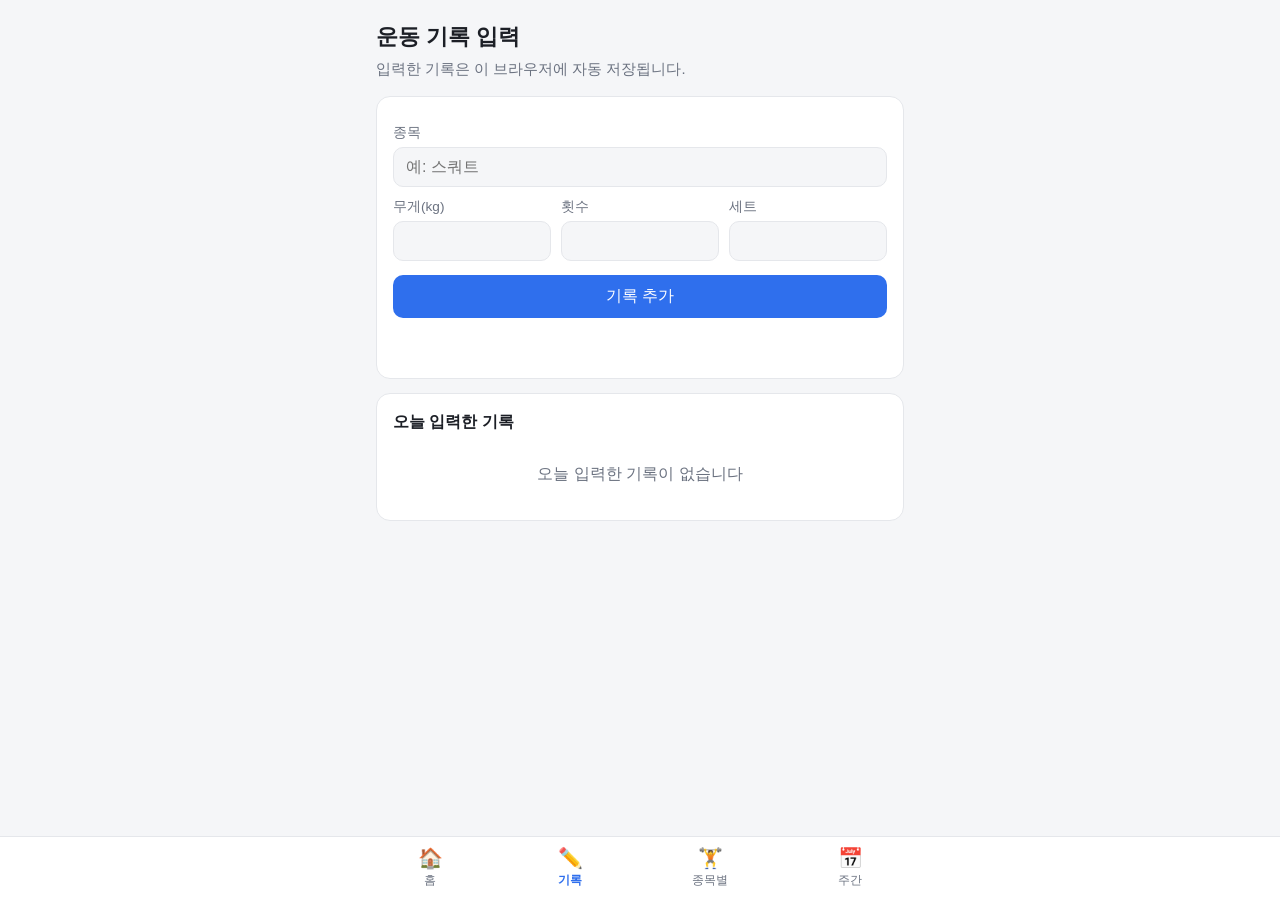
==== docs/add.html @ f3f5a4fd "기록 입력 페이지 추가" ====
<!doctype html>
<html lang="ko">
<head>
  <meta charset="utf-8">
  <meta name="viewport" content="width=device-width, initial-scale=1">
  <title>헬스 루틴 기록 - 기록 입력</title>
  <link rel="stylesheet" href="style.css">
</head>
<body>
<main>
  <h1>운동 기록 입력</h1>
  <p class="sub">입력한 기록은 이 브라우저에 자동 저장됩니다.</p>

  <form class="card" id="form" autocomplete="off">
    <label for="exercise">종목</label>
    <input id="exercise" list="names" placeholder="예: 스쿼트" required>
    <datalist id="names"></datalist>

    <div class="row">
      <div>
        <label for="weight">무게(kg)</label>
        <input id="weight" type="number" inputmode="decimal" min="0" step="0.5" required>
      </div>
      <div>
        <label for="reps">횟수</label>
        <input id="reps" type="number" inputmode="numeric" min="1" step="1" required>
      </div>
      <div>
        <label for="sets">세트</label>
        <input id="sets" type="number" inputmode="numeric" min="1" step="1" required>
      </div>
    </div>

    <button class="btn block" type="submit">기록 추가</button>
    <p class="msg" id="msg"></p>
  </form>

  <div class="card">
    <h2>오늘 입력한 기록</h2>
    <div id="todayList"></div>
  </div>
</main>
<nav id="nav"></nav>

<script src="storage.js"></script>
<script src="nav.js"></script>
<script>
  // 기록 입력·저장 담당
  renderNav("add");

  const form = document.getElementById("form");
  const msg = document.getElementById("msg");

  function showMsg(text, ok) {
    msg.textContent = text;
    msg.className = "msg " + (ok ? "ok" : "err");
  }

  function renderNames() {
    const list = document.getElementById("names");
    list.replaceChildren();
    [...new Set(loadRecords().map((r) => r.exercise))].forEach((n) => {
      const opt = document.createElement("option");
      opt.value = n;
      list.appendChild(opt);
    });
  }

  function renderToday() {
    const box = document.getElementById("todayList");
    box.replaceChildren();
    const today = dateString();
    const recs = loadRecords().filter((r) => r.date === today);
    if (!recs.length) {
      box.appendChild(el("div", "오늘 입력한 기록이 없습니다", "empty"));
      return;
    }
    const table = el("table");
    const head = el("tr");
    ["종목", "무게", "횟수×세트"].forEach((t, i) => head.appendChild(el("th", t, i >= 1 ? "num" : "")));
    table.appendChild(head);
    recs.forEach((r) => {
      const tr = el("tr");
      tr.appendChild(el("td", r.exercise));
      tr.appendChild(el("td", fmtNum(r.weight) + "kg", "num"));
      tr.appendChild(el("td", r.reps + "×" + r.sets, "num"));
      table.appendChild(tr);
    });
    box.appendChild(table);
  }

  form.addEventListener("submit", (e) => {
    e.preventDefault();
    const exercise = document.getElementById("exercise").value.trim();
    const weight = parseFloat(document.getElementById("weight").value);
    const reps = parseInt(document.getElementById("reps").value, 10);
    const sets = parseInt(document.getElementById("sets").value, 10);

    if (!exercise) return showMsg("종목을 입력해 주세요", false);
    if (!(weight >= 0)) return showMsg("무게는 0 이상의 숫자로 입력해 주세요", false);
    if (!(reps >= 1) || !(sets >= 1)) return showMsg("횟수와 세트는 1 이상으로 입력해 주세요", false);

    const ok = addRecord({ date: dateString(), exercise, weight, reps, sets });
    if (!ok) return showMsg("저장에 실패했습니다. 브라우저 저장소를 확인해 주세요", false);

    showMsg("기록 완료", true);
    document.getElementById("weight").value = "";
    document.getElementById("reps").value = "";
    document.getElementById("sets").value = "";
    document.getElementById("exercise").focus();
    renderNames();
    renderToday();
  });

  renderNames();
  renderToday();
</script>
</body>
</html>
---- docs/style.css ----
/* 공통 스타일: 수정할 때는 팀원과 먼저 이슈로 상의한다. */
:root {
  --bg: #f5f6f8;
  --card: #ffffff;
  --text: #1c1f26;
  --muted: #6b7280;
  --line: #e5e7eb;
  --accent: #2f6fed;
  --accent-weak: #e8f0fe;
  --good: #0f7b45;
  --warn: #c5221f;
}

@media (prefers-color-scheme: dark) {
  :root {
    --bg: #14161a;
    --card: #1e2127;
    --text: #e8eaed;
    --muted: #9aa0a6;
    --line: #2d3139;
    --accent: #6ea0ff;
    --accent-weak: #25324d;
    --good: #4cc38a;
    --warn: #f28b82;
  }
}

* { box-sizing: border-box; }

body {
  margin: 0;
  background: var(--bg);
  color: var(--text);
  font-family: -apple-system, "Segoe UI", "Malgun Gothic", "Apple SD Gothic Neo", sans-serif;
  line-height: 1.5;
}

main {
  max-width: 560px;
  margin: 0 auto;
  padding: 20px 16px 100px;
}

h1 { font-size: 1.4rem; margin: 0 0 4px; }
.sub { color: var(--muted); margin: 0 0 16px; font-size: 0.92rem; }

.card {
  background: var(--card);
  border: 1px solid var(--line);
  border-radius: 14px;
  padding: 16px;
  margin-bottom: 14px;
}
.card h2 { font-size: 1rem; margin: 0 0 10px; }

.stats { display: grid; grid-template-columns: repeat(3, 1fr); gap: 10px; margin-bottom: 14px; }
.stat {
  background: var(--card);
  border: 1px solid var(--line);
  border-radius: 14px;
  padding: 12px 6px;
  text-align: center;
}
.stat b { display: block; font-size: 1.3rem; }
.stat span { color: var(--muted); font-size: 0.8rem; }

label { display: block; font-size: 0.85rem; color: var(--muted); margin: 10px 0 4px; }
input, select {
  width: 100%;
  padding: 10px 12px;
  font-size: 1rem;
  border: 1px solid var(--line);
  border-radius: 10px;
  background: var(--bg);
  color: var(--text);
}
input:focus, select:focus { outline: 2px solid var(--accent); outline-offset: 1px; }
.row { display: grid; grid-template-columns: repeat(3, 1fr); gap: 10px; }

.btn {
  display: inline-block;
  padding: 11px 16px;
  border: 0;
  border-radius: 10px;
  background: var(--accent);
  color: #fff;
  font-size: 1rem;
  cursor: pointer;
}
.btn.block { width: 100%; margin-top: 14px; }
.btn.ghost { background: transparent; color: var(--accent); border: 1px solid var(--line); }
.btn.small { padding: 7px 12px; font-size: 0.85rem; }

.msg { margin-top: 10px; font-size: 0.9rem; min-height: 1.3em; }
.msg.ok { color: var(--good); }
.msg.err { color: var(--warn); }

table { width: 100%; border-collapse: collapse; font-size: 0.92rem; }
th, td { text-align: left; padding: 8px 6px; border-bottom: 1px solid var(--line); }
th { color: var(--muted); font-weight: 600; font-size: 0.8rem; }
th.num, td.num { text-align: right; }
tr.best td { background: var(--accent-weak); font-weight: 600; }
.empty { color: var(--muted); text-align: center; padding: 18px 0; }

.best-card { text-align: center; }
.best-card .big { font-size: 2rem; font-weight: 700; color: var(--accent); }
.best-card .date { color: var(--muted); font-size: 0.9rem; }

.weeknav { display: flex; align-items: center; justify-content: space-between; margin-bottom: 12px; gap: 8px; }
.weeknav strong { font-size: 0.85rem; text-align: center; white-space: nowrap; }
.weeknav .btn { white-space: nowrap; padding: 7px 10px; }

.bars { display: grid; grid-template-columns: repeat(7, 1fr); gap: 6px; height: 120px; }
.bar-col { display: flex; flex-direction: column; justify-content: flex-end; text-align: center; font-size: 0.75rem; color: var(--muted); }
.bar { background: var(--accent); border-radius: 6px 6px 0 0; min-height: 2px; margin: 2px 4px 4px; }

.tools { display: flex; gap: 8px; flex-wrap: wrap; }

/* 공통 다듬기 */
.stat b { color: var(--accent); }
.btn:hover { filter: brightness(1.08); }
.btn:focus-visible, .tabbar a:focus-visible { outline: 2px solid var(--accent); outline-offset: 2px; }
.btn[disabled] { opacity: 0.45; cursor: not-allowed; }
tbody tr:hover td { background: var(--accent-weak); }
tr.best td { font-weight: 700; }

.tabbar {
  position: fixed;
  left: 0; right: 0; bottom: 0;
  background: var(--card);
  border-top: 1px solid var(--line);
  padding-bottom: env(safe-area-inset-bottom);
}
.tabbar-inner { display: flex; max-width: 560px; margin: 0 auto; }
.tabbar a {
  flex: 1;
  text-align: center;
  padding: 8px 0 10px;
  text-decoration: none;
  color: var(--muted);
  font-size: 0.78rem;
}
.tabbar a span { display: block; font-size: 1.25rem; line-height: 1.3; }
.tabbar a.active { color: var(--accent); font-weight: 700; }

/* ====================================================================
   기능별 구역: 담당자는 자기 구역 안에서만 스타일을 추가한다.
   구역 표시 줄은 지우지 않는다. 다른 구역은 수정하지 않는다.
   ==================================================================== */

/* --- 무게 추이 그래프 (건우) --- */
/* (구현 예정) */

/* --- 주간 목표 (선후) --- */
/* (구현 예정) */

/* --- 예상 1RM (건우) --- */
/* (구현 예정) */

/* --- 달력과 연속 운동일 (선후) --- */
/* (구현 예정) */

/* --- 기록 백업 (윤성) --- */
/* (구현 예정) */

/* --- 빠른 입력 (윤성) --- */
/* (구현 예정) */

/* --- 신기록 알림 (윤성) --- */
/* (구현 예정) */

/* --- 홈 구성 개선 (건우) --- */
/* (구현 예정) */

/* --- 지난주 대비 (선후) --- */
/* (구현 예정) */
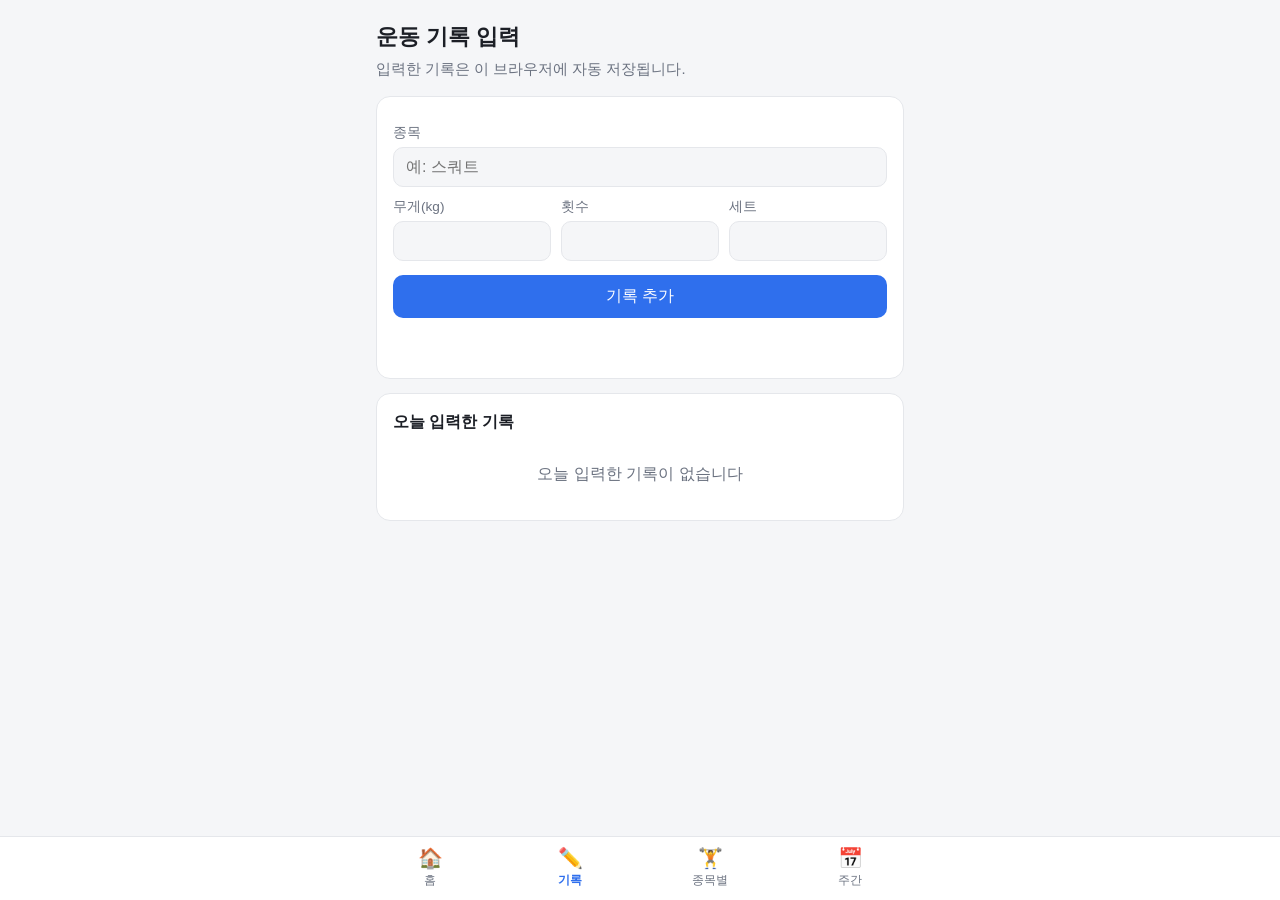
==== commit 258e4571: "기록 입력 페이지에 삭제 버튼 추가" ====
--- a/docs/add.html
+++ b/docs/add.html
@@ -70,20 +70,37 @@
     const box = document.getElementById("todayList");
     box.replaceChildren();
     const today = dateString();
-    const recs = loadRecords().filter((r) => r.date === today);
+    const recs = loadRecords()
+      .map((r, index) => ({ r, index }))
+      .filter((x) => x.r.date === today);
     if (!recs.length) {
       box.appendChild(el("div", "오늘 입력한 기록이 없습니다", "empty"));
       return;
     }
     const table = el("table");
     const head = el("tr");
-    ["종목", "무게", "횟수×세트"].forEach((t, i) => head.appendChild(el("th", t, i >= 1 ? "num" : "")));
+    ["종목", "무게", "횟수×세트", ""].forEach((t, i) => head.appendChild(el("th", t, i >= 1 ? "num" : "")));
     table.appendChild(head);
-    recs.forEach((r) => {
+    recs.forEach(({ r, index }) => {
       const tr = el("tr");
       tr.appendChild(el("td", r.exercise));
       tr.appendChild(el("td", fmtNum(r.weight) + "kg", "num"));
       tr.appendChild(el("td", r.reps + "×" + r.sets, "num"));
+
+      // 잘못 입력한 기록 삭제
+      const del = el("button", "삭제", "btn ghost small");
+      del.type = "button";
+      del.setAttribute("aria-label", r.exercise + " 기록 삭제");
+      del.addEventListener("click", () => {
+        if (!removeRecordAt(index)) return showMsg("삭제에 실패했습니다", false);
+        showMsg("기록을 삭제했습니다", true);
+        renderNames();
+        renderToday();
+      });
+      const cell = el("td", undefined, "num");
+      cell.appendChild(del);
+      tr.appendChild(cell);
+
       table.appendChild(tr);
     });
     box.appendChild(table);
--- a/docs/style.css
+++ b/docs/style.css
@@ -149,7 +149,11 @@
    ==================================================================== */
 
 /* --- 무게 추이 그래프 (건우) --- */
-/* (구현 예정) */
+.chart { width: 100%; height: auto; display: block; }
+.chart .grid { stroke: var(--line); stroke-width: 1; }
+.chart .tick { fill: var(--muted); font-size: 10px; }
+.chart .line { fill: none; stroke: var(--accent); stroke-width: 2.5; stroke-linejoin: round; }
+.chart .dot { fill: var(--accent); }
 
 /* --- 주간 목표 (선후) --- */
 /* (구현 예정) */
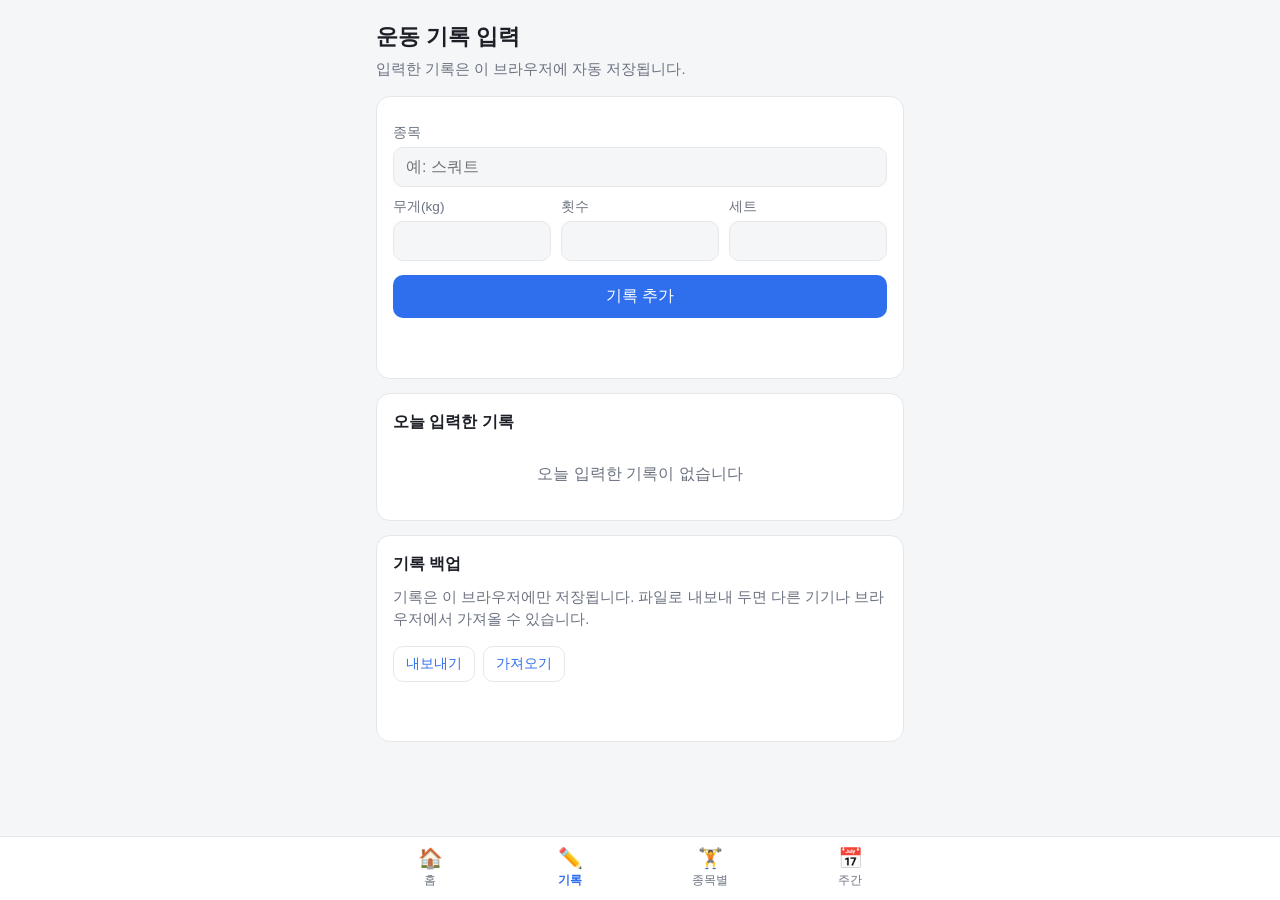
==== commit 79dcc3e9: "기록 입력 페이지에 백업 카드 추가" ====
--- a/docs/add.html
+++ b/docs/add.html
@@ -38,6 +38,17 @@
   <div class="card">
     <h2>오늘 입력한 기록</h2>
     <div id="todayList"></div>
+  </div>
+
+  <div class="card backup">
+    <h2>기록 백업</h2>
+    <p class="sub">기록은 이 브라우저에만 저장됩니다. 파일로 내보내 두면 다른 기기나 브라우저에서 가져올 수 있습니다.</p>
+    <div class="tools">
+      <button class="btn ghost small" id="exportBtn" type="button">내보내기</button>
+      <label class="btn ghost small" for="importFile" style="margin:0">가져오기</label>
+      <input id="importFile" type="file" accept="application/json,.json">
+    </div>
+    <p class="msg" id="backupMsg"></p>
   </div>
 </main>
 <nav id="nav"></nav>
@@ -129,6 +140,47 @@
     renderToday();
   });
 
+  // 기록 백업: JSON 파일로 내보내고 가져오기
+  function showBackupMsg(text, ok) {
+    const m = document.getElementById("backupMsg");
+    m.textContent = text;
+    m.className = "msg " + (ok ? "ok" : "err");
+  }
+
+  document.getElementById("exportBtn").addEventListener("click", () => {
+    const records = loadRecords();
+    if (!records.length) return showBackupMsg("내보낼 기록이 없습니다", false);
+    const blob = new Blob([exportRecordsJSON()], { type: "application/json" });
+    const url = URL.createObjectURL(blob);
+    const a = document.createElement("a");
+    a.href = url;
+    a.download = "health-records-" + dateString() + ".json";
+    document.body.appendChild(a);
+    a.click();
+    a.remove();
+    URL.revokeObjectURL(url);
+    showBackupMsg(records.length + "건을 내보냈습니다", true);
+  });
+
+  document.getElementById("importFile").addEventListener("change", (e) => {
+    const file = e.target.files[0];
+    e.target.value = ""; // 같은 파일을 다시 골라도 동작하게
+    if (!file) return;
+    const reader = new FileReader();
+    reader.onload = () => {
+      const res = importRecordsJSON(String(reader.result));
+      if (!res.ok) return showBackupMsg("가져오기 실패: " + res.error, false);
+      showBackupMsg(
+        res.added + "건 추가, 중복 " + res.skipped + "건 건너뜀" + (res.invalid ? ", 형식 오류 " + res.invalid + "건 제외" : ""),
+        true
+      );
+      renderNames();
+      renderToday();
+    };
+    reader.onerror = () => showBackupMsg("파일을 읽지 못했습니다", false);
+    reader.readAsText(file);
+  });
+
   renderNames();
   renderToday();
 </script>
--- a/docs/style.css
+++ b/docs/style.css
@@ -156,7 +156,10 @@
 .chart .dot { fill: var(--accent); }
 
 /* --- 주간 목표 (선후) --- */
-/* (구현 예정) */
+.goalrow { display: flex; gap: 8px; }
+.goalrow input { flex: 1; min-width: 0; }
+.progress { height: 10px; background: var(--line); border-radius: 999px; overflow: hidden; margin: 12px 0 8px; }
+#progressBar { height: 100%; width: 0; background: var(--accent); }
 
 /* --- 예상 1RM (건우) --- */
 /* (구현 예정) */
@@ -165,7 +168,8 @@
 /* (구현 예정) */
 
 /* --- 기록 백업 (윤성) --- */
-/* (구현 예정) */
+.backup input[type="file"] { display: none; }
+.backup .tools { margin-top: 6px; }
 
 /* --- 빠른 입력 (윤성) --- */
 /* (구현 예정) */
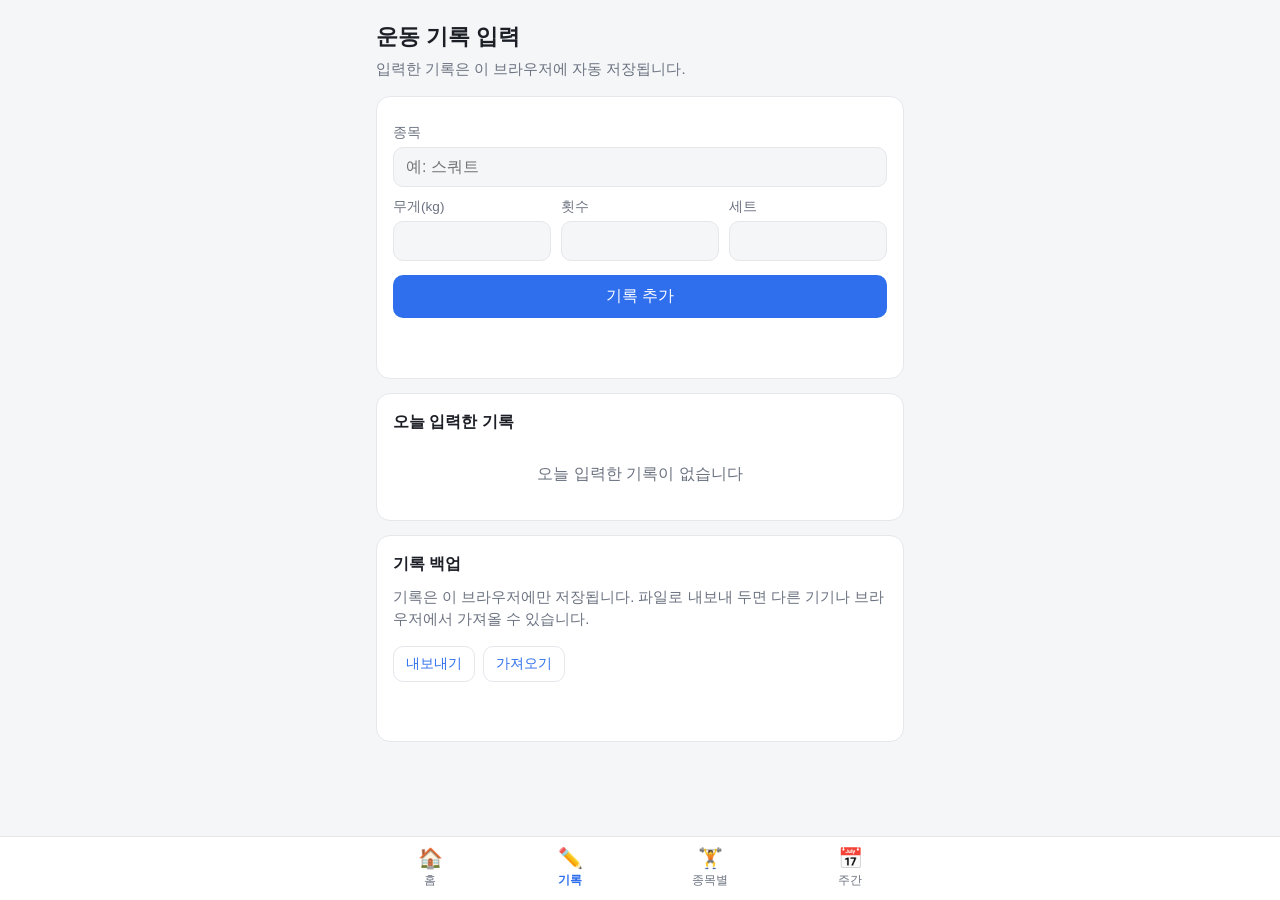
==== commit bf60f3e3: "기록 입력에 최근 종목 빠른 입력 추가" ====
--- a/docs/add.html
+++ b/docs/add.html
@@ -12,6 +12,11 @@
   <p class="sub">입력한 기록은 이 브라우저에 자동 저장됩니다.</p>
 
   <form class="card" id="form" autocomplete="off">
+    <div id="chipsBox">
+      <label>최근 종목 (누르면 지난 기록으로 채워집니다)</label>
+      <div class="chips" id="chips"></div>
+    </div>
+
     <label for="exercise">종목</label>
     <input id="exercise" list="names" placeholder="예: 스쿼트" required>
     <datalist id="names"></datalist>
@@ -74,6 +79,32 @@
       const opt = document.createElement("option");
       opt.value = n;
       list.appendChild(opt);
+    });
+    renderChips();
+  }
+
+  // 최근 종목 버튼: 누르면 그 종목의 지난 기록으로 입력칸을 채운다
+  function renderChips() {
+    const records = loadRecords();
+    const box = document.getElementById("chips");
+    box.replaceChildren();
+    const names = recentExercises(records);
+    document.getElementById("chipsBox").hidden = !names.length;
+    names.forEach((name) => {
+      const btn = el("button", name, "chip");
+      btn.type = "button";
+      btn.addEventListener("click", () => {
+        const last = lastRecordOf(loadRecords(), name);
+        if (!last) return;
+        document.getElementById("exercise").value = last.exercise;
+        document.getElementById("weight").value = last.weight;
+        document.getElementById("reps").value = last.reps;
+        document.getElementById("sets").value = last.sets;
+        const w = document.getElementById("weight");
+        w.focus();
+        w.select();
+      });
+      box.appendChild(btn);
     });
   }
 
--- a/docs/style.css
+++ b/docs/style.css
@@ -162,17 +162,27 @@
 #progressBar { height: 100%; width: 0; background: var(--accent); }
 
 /* --- 예상 1RM (건우) --- */
-/* (구현 예정) */
+.best-card .rm { margin-top: 6px; font-size: 0.9rem; color: var(--muted); }
 
 /* --- 달력과 연속 운동일 (선후) --- */
-/* (구현 예정) */
+.stats.two { grid-template-columns: repeat(2, 1fr); }
+.cal-head { display: flex; align-items: center; justify-content: space-between; gap: 8px; margin-bottom: 10px; }
+.cal-head strong { font-size: 0.95rem; }
+.cal-head .btn { white-space: nowrap; padding: 7px 10px; }
+.cal { display: grid; grid-template-columns: repeat(7, 1fr); gap: 4px; text-align: center; }
+.cal .dow { color: var(--muted); font-size: 0.75rem; padding: 2px 0; }
+.cal .day { padding: 8px 0; border-radius: 10px; font-size: 0.85rem; }
+.cal .day.done { background: var(--accent); color: #fff; font-weight: 700; }
+.cal .day.today { outline: 2px solid var(--accent); outline-offset: -2px; }
 
 /* --- 기록 백업 (윤성) --- */
 .backup input[type="file"] { display: none; }
 .backup .tools { margin-top: 6px; }
 
 /* --- 빠른 입력 (윤성) --- */
-/* (구현 예정) */
+.chips { display: flex; gap: 6px; flex-wrap: wrap; margin-bottom: 4px; }
+.chip { border: 1px solid var(--line); background: var(--bg); color: var(--text); border-radius: 999px; padding: 6px 12px; font-size: 0.88rem; cursor: pointer; }
+.chip:hover { background: var(--accent-weak); }
 
 /* --- 신기록 알림 (윤성) --- */
 /* (구현 예정) */
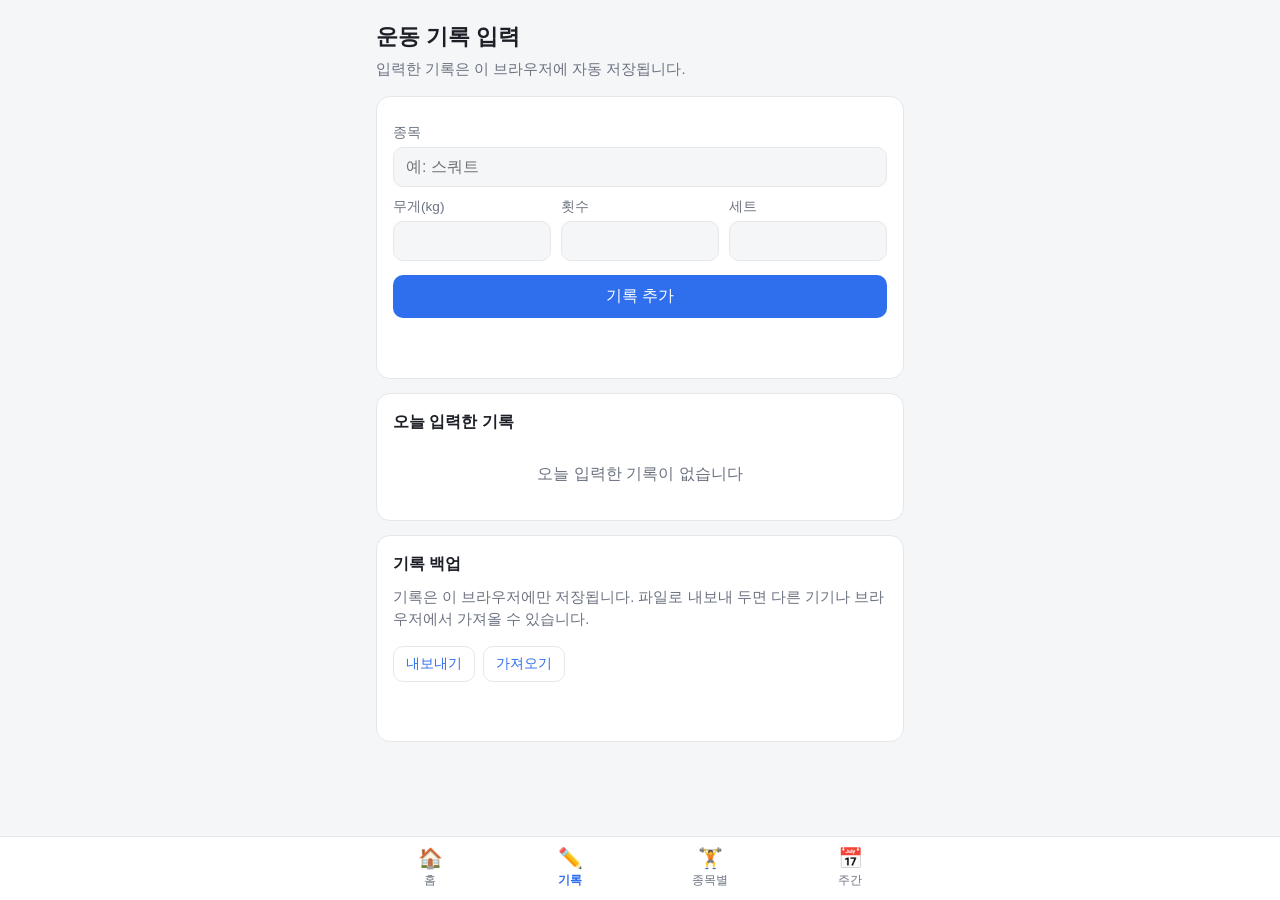
==== commit 447f56d7: "Merge pull request #23 from dokin-44/feature/backup 기록 백업 코드 병합" ====
--- a/docs/add.html
+++ b/docs/add.html
@@ -12,11 +12,6 @@
   <p class="sub">입력한 기록은 이 브라우저에 자동 저장됩니다.</p>
 
   <form class="card" id="form" autocomplete="off">
-    <div id="chipsBox">
-      <label>최근 종목 (누르면 지난 기록으로 채워집니다)</label>
-      <div class="chips" id="chips"></div>
-    </div>
-
     <label for="exercise">종목</label>
     <input id="exercise" list="names" placeholder="예: 스쿼트" required>
     <datalist id="names"></datalist>
@@ -79,32 +74,6 @@
       const opt = document.createElement("option");
       opt.value = n;
       list.appendChild(opt);
-    });
-    renderChips();
-  }
-
-  // 최근 종목 버튼: 누르면 그 종목의 지난 기록으로 입력칸을 채운다
-  function renderChips() {
-    const records = loadRecords();
-    const box = document.getElementById("chips");
-    box.replaceChildren();
-    const names = recentExercises(records);
-    document.getElementById("chipsBox").hidden = !names.length;
-    names.forEach((name) => {
-      const btn = el("button", name, "chip");
-      btn.type = "button";
-      btn.addEventListener("click", () => {
-        const last = lastRecordOf(loadRecords(), name);
-        if (!last) return;
-        document.getElementById("exercise").value = last.exercise;
-        document.getElementById("weight").value = last.weight;
-        document.getElementById("reps").value = last.reps;
-        document.getElementById("sets").value = last.sets;
-        const w = document.getElementById("weight");
-        w.focus();
-        w.select();
-      });
-      box.appendChild(btn);
     });
   }
 
--- a/docs/style.css
+++ b/docs/style.css
@@ -180,9 +180,7 @@
 .backup .tools { margin-top: 6px; }
 
 /* --- 빠른 입력 (윤성) --- */
-.chips { display: flex; gap: 6px; flex-wrap: wrap; margin-bottom: 4px; }
-.chip { border: 1px solid var(--line); background: var(--bg); color: var(--text); border-radius: 999px; padding: 6px 12px; font-size: 0.88rem; cursor: pointer; }
-.chip:hover { background: var(--accent-weak); }
+/* (구현 예정) */
 
 /* --- 신기록 알림 (윤성) --- */
 /* (구현 예정) */
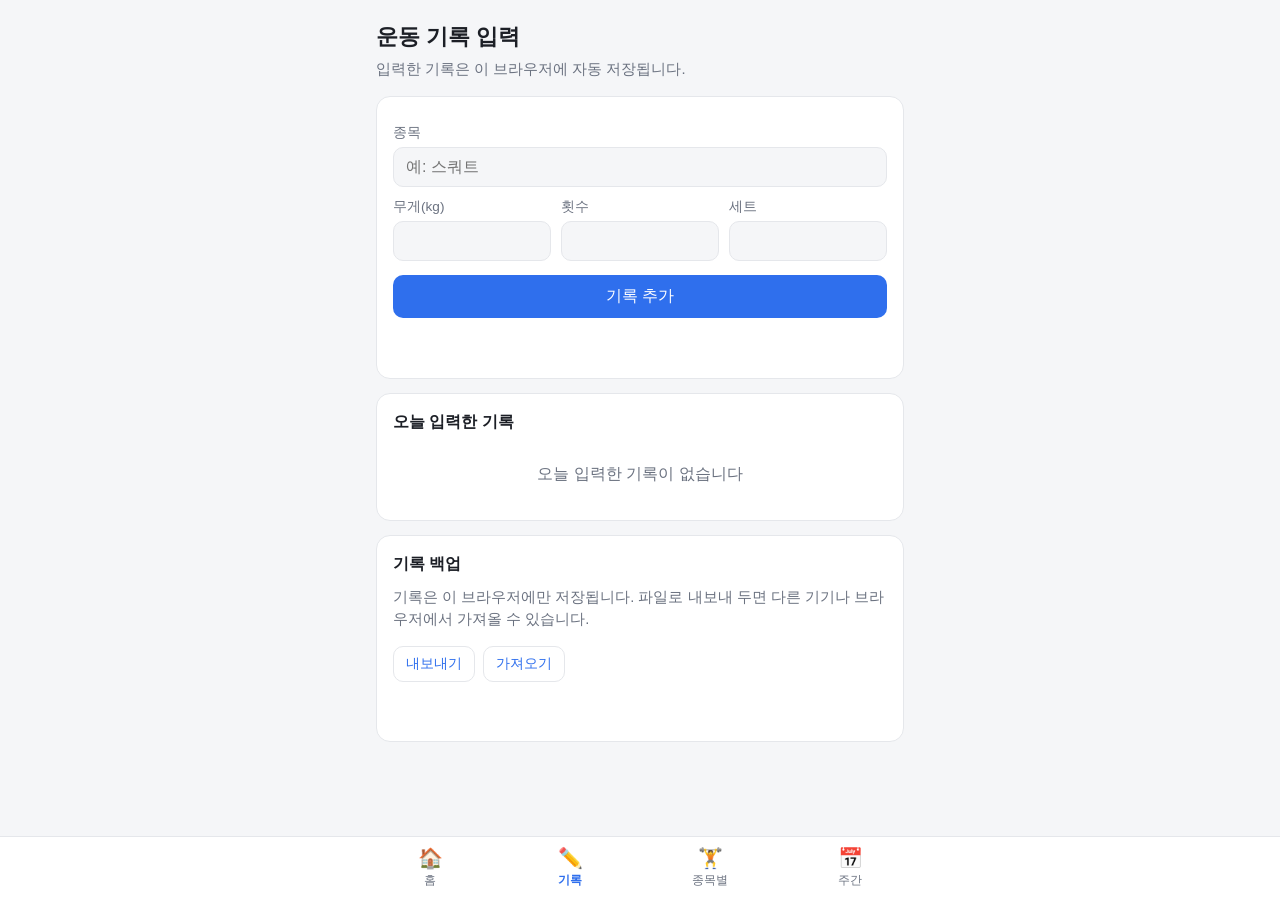
==== commit e2a8ef94: "Merge pull request #27 from dokin-44/feature/quick-input 빠른 입력 코드 병합" ====
--- a/docs/add.html
+++ b/docs/add.html
@@ -12,6 +12,11 @@
   <p class="sub">입력한 기록은 이 브라우저에 자동 저장됩니다.</p>
 
   <form class="card" id="form" autocomplete="off">
+    <div id="chipsBox">
+      <label>최근 종목 (누르면 지난 기록으로 채워집니다)</label>
+      <div class="chips" id="chips"></div>
+    </div>
+
     <label for="exercise">종목</label>
     <input id="exercise" list="names" placeholder="예: 스쿼트" required>
     <datalist id="names"></datalist>
@@ -74,6 +79,32 @@
       const opt = document.createElement("option");
       opt.value = n;
       list.appendChild(opt);
+    });
+    renderChips();
+  }
+
+  // 최근 종목 버튼: 누르면 그 종목의 지난 기록으로 입력칸을 채운다
+  function renderChips() {
+    const records = loadRecords();
+    const box = document.getElementById("chips");
+    box.replaceChildren();
+    const names = recentExercises(records);
+    document.getElementById("chipsBox").hidden = !names.length;
+    names.forEach((name) => {
+      const btn = el("button", name, "chip");
+      btn.type = "button";
+      btn.addEventListener("click", () => {
+        const last = lastRecordOf(loadRecords(), name);
+        if (!last) return;
+        document.getElementById("exercise").value = last.exercise;
+        document.getElementById("weight").value = last.weight;
+        document.getElementById("reps").value = last.reps;
+        document.getElementById("sets").value = last.sets;
+        const w = document.getElementById("weight");
+        w.focus();
+        w.select();
+      });
+      box.appendChild(btn);
     });
   }
 
--- a/docs/style.css
+++ b/docs/style.css
@@ -180,7 +180,9 @@
 .backup .tools { margin-top: 6px; }
 
 /* --- 빠른 입력 (윤성) --- */
-/* (구현 예정) */
+.chips { display: flex; gap: 6px; flex-wrap: wrap; margin-bottom: 4px; }
+.chip { border: 1px solid var(--line); background: var(--bg); color: var(--text); border-radius: 999px; padding: 6px 12px; font-size: 0.88rem; cursor: pointer; }
+.chip:hover { background: var(--accent-weak); }
 
 /* --- 신기록 알림 (윤성) --- */
 /* (구현 예정) */
